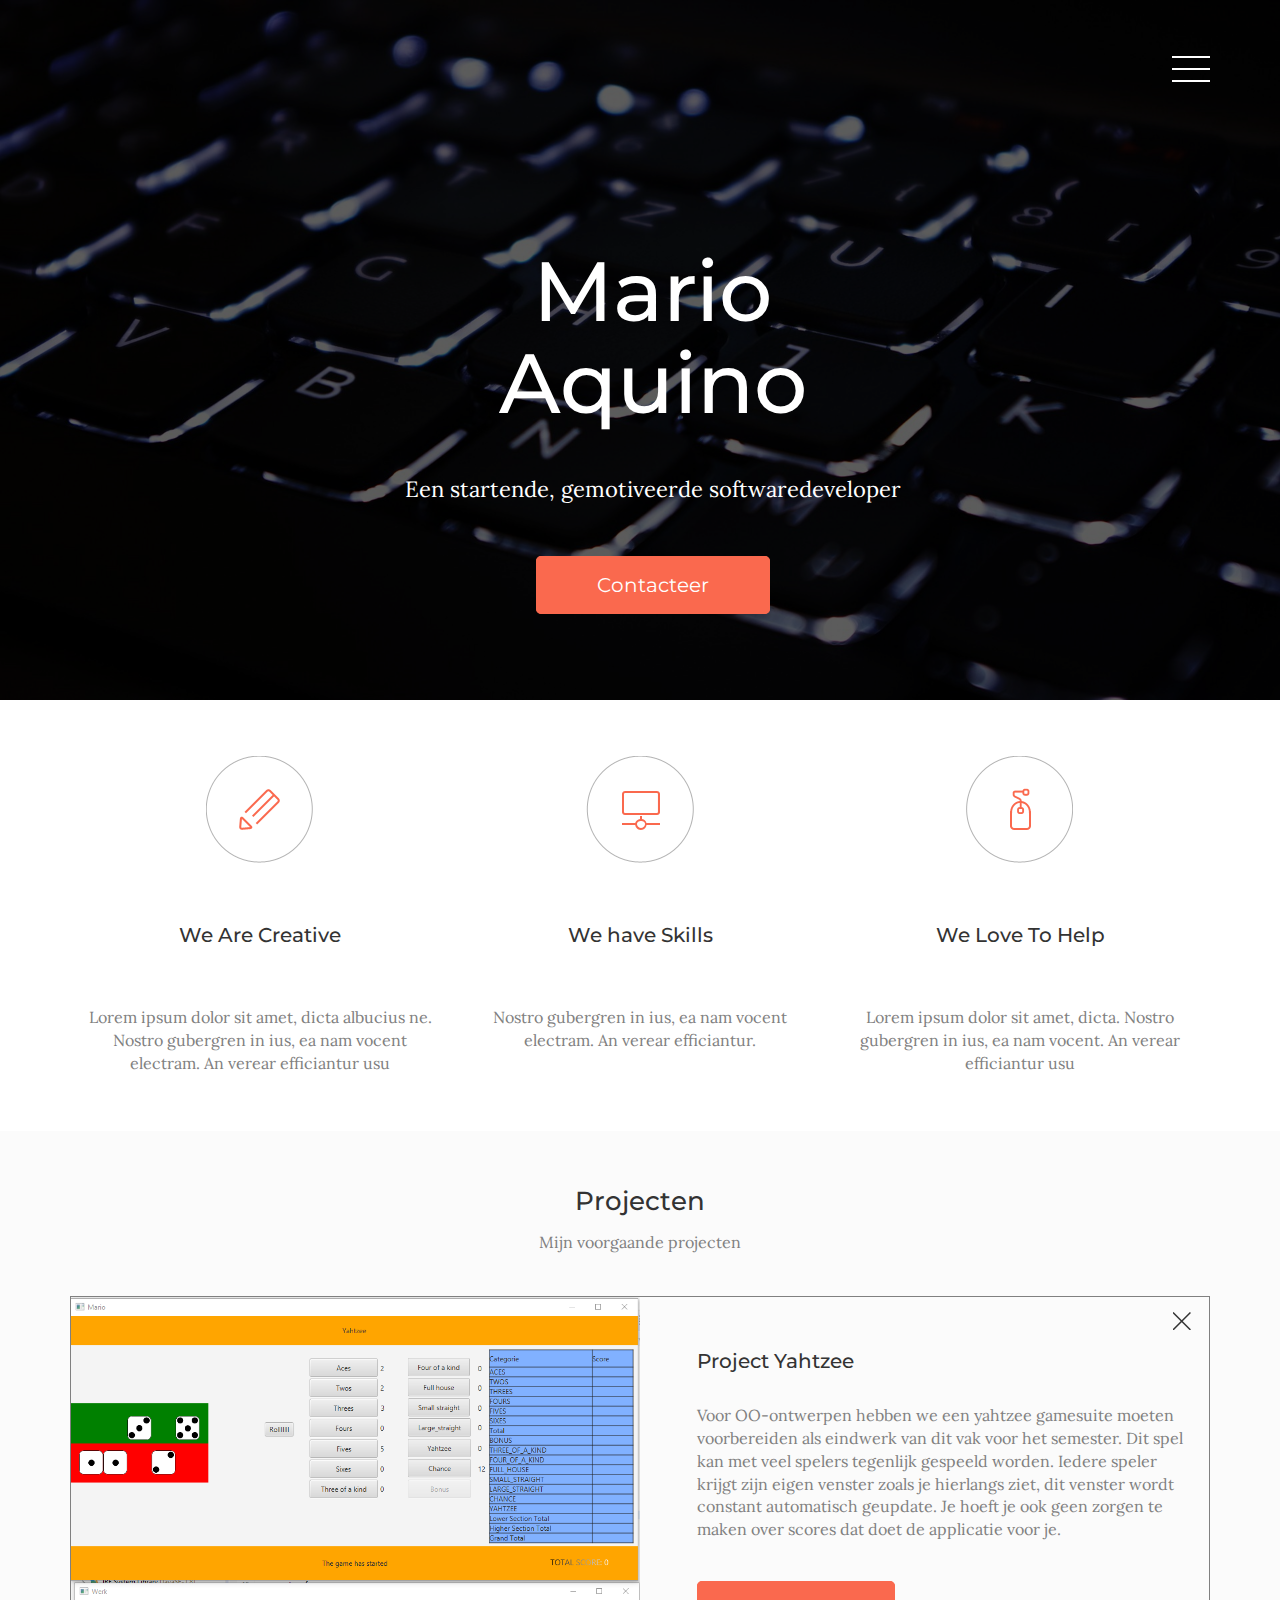
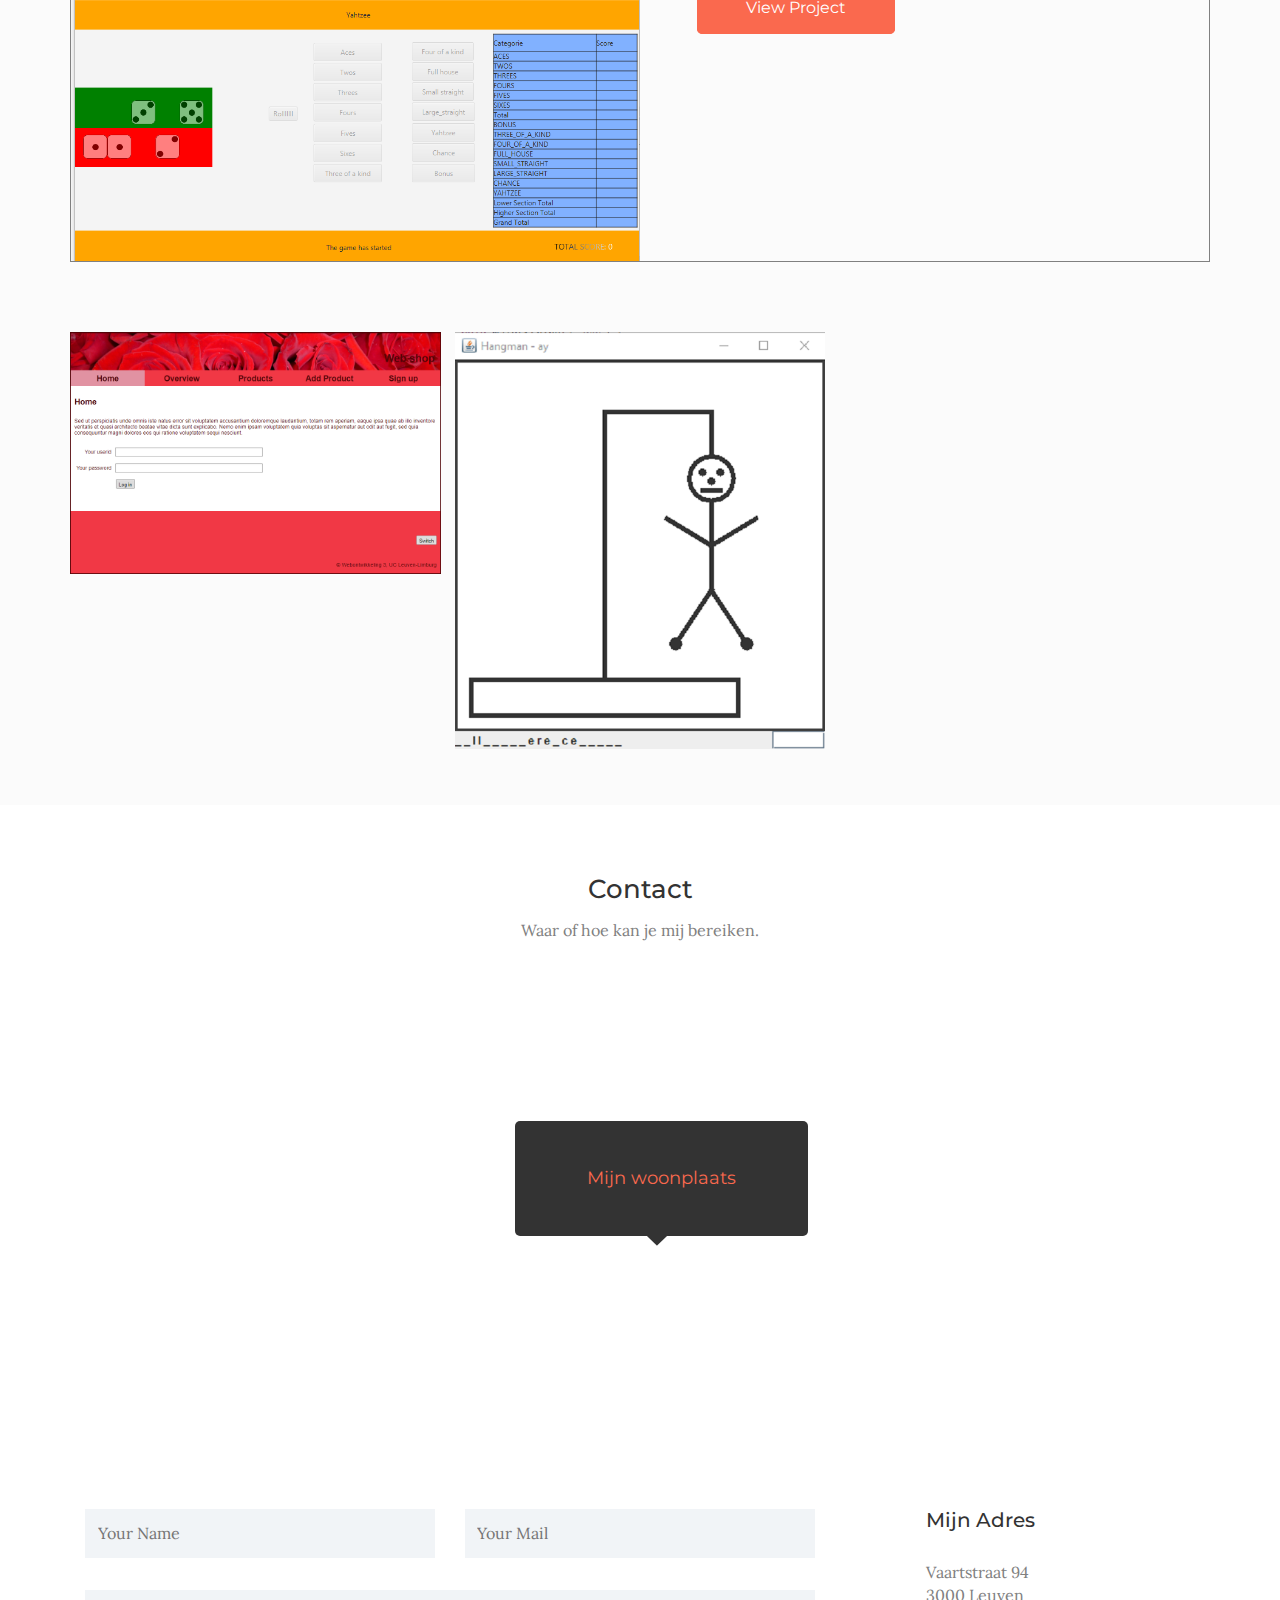
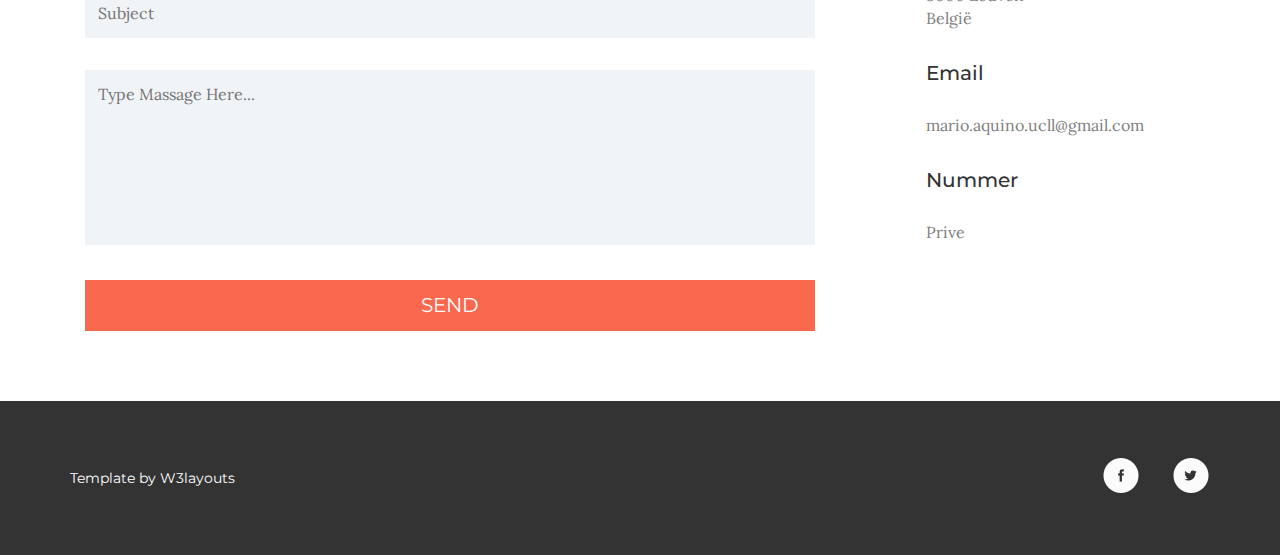
==== target/MePortfolio/index.html @ 4ad0ddd0 "first version" ====
<!--
Author: W3layouts
Author URL: http://w3layouts.com
License: Creative Commons Attribution 3.0 Unported
License URL: http://creativecommons.org/licenses/by/3.0/
-->
<!DOCTYPE html>
<html>
	<head>
		<title>Moderno Bootstarp Website Template | Home :: w3layouts</title>
		<link href="css/style.css" rel="stylesheet" type="text/css" media="all" />
		<link href="css/bootstrap.css" rel="stylesheet" type="text/css" media="all">
		<!-- web-font -->
		<link href='http://fonts.googleapis.com/css?family=Montserrat:400,700' rel='stylesheet' type='text/css'>
		<link href='http://fonts.googleapis.com/css?family=Lora:400,700,400italic,700italic' rel='stylesheet' type='text/css'>
		<!-- web-font -->
		<!-- js -->
		<script src="js/jquery.min.js"></script>
		<script src="js/modernizr.custom.js"></script>
		<meta name="viewport" content="width=device-width, initial-scale=1, maximum-scale=1">
		<script type="application/x-javascript"> addEventListener("load", function() { setTimeout(hideURLbar, 0); }, false); function hideURLbar(){ window.scrollTo(0,1); } </script>
		<!-- js -->
		<!-- start-smoth-scrolling -->
		<script type="text/javascript" src="js/move-top.js"></script>
		<script type="text/javascript" src="js/easing.js"></script>
		<script type="text/javascript">
			jQuery(document).ready(function($) {
				$(".scroll").click(function(event){		
					event.preventDefault();
					$('html,body').animate({scrollTop:$(this.hash).offset().top},1000);
				});
			});
		</script>
		<!-- start-smoth-scrolling -->
	</head>
	<body>
		<!-- header -->
		<div id="home" class="header-bg">
			<div class="header-layer">
				<div class="header-top">
					<!-- container -->
					<div class="container">
						<!--<div class="head-logo">
							<a href="#"><img src="images/logo.png" alt="" /></a>
						</div> -->
						<div class="top-nav">
							<div class="nav-icon">
								<a href="#" class="right_bt" id="activator"><span> </span> </a>
							</div>
							 <div class="box" id="box" style="top: -1000px;">
								 <div class="box_content">        					                         
									<div class="box_content_center">
										<div class="form_content">
											<div class="menu_box_list">
												<ul>
													<li><a href="#home" class="scroll"><span>home</span></a></li>
													<li><a href="#services" class="scroll"><span>services</span></a></li>
													<li><a href="#stories" class="scroll"><span>projecten</span></a></li>
													<li><a href="#gallery" class="scroll"><span>gallery</span></a></li>
													<li><a href="#contact" class="scroll"><span>contact</span></a></li>
												</ul>
											</div>
											<a class="boxclose" id="boxclose"> <span> </span></a>
										</div>                                  
									</div> 	
								</div>  	  
							</div>
							<!-- start-click-drop-down-menu -->
							<!-- start-dropdown -->
							 <script type="text/javascript">
								var $ = jQuery.noConflict();
									$(function() {
										$('#activator').click(function(){
											$('#box').animate({'top':'0px'},900);
										});
										$('#boxclose').click(function(){
										$('#box').animate({'top':'-1000px'},900);
										});
									});
									$(document).ready(function(){
									//Hide (Collapse) the toggle containers on load
									$(".toggle_container").hide(); 
									//Switch the "Open" and "Close" state per click then slide up/down (depending on open/close state)
									$(".trigger").click(function(){
										$(this).toggleClass("active").next().slideToggle("500");
											return false; //Prevent the browser jump to the link anchor
									});
														
								});
							</script>
							<!-- //End-click-drop-down-menu -->
							<!-- top-nav -->
						</div>
						<div class="clearfix"> </div>
						<div class="head-info">
							<h1>Mario Aquino</h1>
							<p> Een startende, gemotiveerde softwaredeveloper
							</p>
							<div class="botton">
								<a href="#">Contacteer</a>
							</div>
						</div>
					</div>
					<!-- //container -->
				</div>
			</div>
		</div>
		<!-- //header -->
		<!-- service -->
		<div id="services" class="service">
			<!-- container -->
			<div class="container">
				<div class="service-grids">
					<div class="col-md-4 service-grid service-left">
						<div class="creative"> </div>
						<h3>We Are Creative</h3>
						<p>Lorem ipsum dolor sit amet, dicta albucius ne.
							Nostro gubergren in ius, ea nam vocent 
							electram. An verear efficiantur usu
						</p>
					</div>
					<div class="col-md-4 service-grid service-middle">
						<div class="skills"> </div>
						<h3>We have Skills</h3>
						<p>Nostro gubergren in ius, ea nam vocent 
							electram. An verear efficiantur.
						</p>
					</div>
					<div class="col-md-4 service-grid service-right">
						<div class="help"> </div>
						<h3>We Love To Help</h3>
						<p>Lorem ipsum dolor sit amet, dicta. Nostro 
							gubergren in ius, ea nam vocent. An verear 
							efficiantur usu
						</p>
					</div>
					<div class="clearfix"> </div>
				</div>
			</div>
			<!-- //container -->
		</div>
		<!-- //service -->
		<!-- stories -->
		<div id="stories" class="stories">
			<!-- container -->
			<div class="container">
				<div class="stories-info">
					<h2>Projecten</h2>
					<p>Mijn voorgaande projecten</p>
				</div>
				<div class="stories-grids">
					<div class="stories-grid-left">
						<img src="images/5.png" alt="" />
					</div>
					<div class="stories-grid-right">
						<div class="cross"> </div>
						<h3>Project Yahtzee</h3>
						<p>Voor OO-ontwerpen hebben we een yahtzee gamesuite moeten voorbereiden als eindwerk van dit vak voor het semester. Dit spel kan met veel spelers tegenlijk gespeeld worden.
							Iedere speler krijgt zijn eigen venster zoals je hierlangs ziet, dit venster wordt constant automatisch geupdate. Je hoeft je ook geen zorgen te maken over scores
							dat doet de applicatie voor je.
						</p>
						<div class="botton Project">
							<a href="https://github.com/ucll-ooo-2017/ooo-part-2-ooo_class56_team06.git">View Project</a>
						</div>
					</div>
					<div class="clearfix"> </div>
				</div>
				<!-- photography -->
				<div id="gallery" class="photography">
						<div class="photography-images">	
							<a href="#small-dialog" class="b-link-stripe b-animate-go  thickbox play-icon popup-with-zoom-anim">
								<img src="images/2.png" />
								<div class="caption">
									<span> </span>
								</div>
							</a>
						</div>
						<div class="photography-images middle">
							<a href="#small-dialog2" class="b-link-stripe b-animate-go  thickbox play-icon popup-with-zoom-anim">
								<img src="images/3.png" />
								<div class="caption">
									<span> </span>
								</div>
							</a>
						</div>
						<!-- <div class="photography-images">
							<a href="#small-dialog" class="b-link-stripe b-animate-go  thickbox play-icon popup-with-zoom-anim">
								<img src="images/4.jpg" />
								<div class="caption">
									<span> </span>
								</div>
							</a>
						</div>
						<div class="photography-images">
							<a href="#small-dialog" class="b-link-stripe b-animate-go  thickbox play-icon popup-with-zoom-anim">
								<img src="images/7.jpg" />
								<div class="caption">
									<span> </span>
								</div>
							</a>
						</div>
						<div class="photography-images middle">
							<a href="#small-dialog" class="b-link-stripe b-animate-go  thickbox play-icon popup-with-zoom-anim">
								<img src="images/8.jpg" />
								<div class="caption">
									<span> </span>
								</div>
							</a>
						</div>
						<div class="photography-images">
							<a href="#small-dialog" class="b-link-stripe b-animate-go  thickbox play-icon popup-with-zoom-anim">
								<img src="images/9.jpg" />
								<div class="caption">
									<span> </span>
								</div>
							</a>
						</div>
						<div class="clearfix"> </div> -->
						
					<!---- Script for gallery Here --->
					<script type="text/javascript" src="js/jquery.mixitup.min.js"></script>
						<script type="text/javascript">
						$(function () {
							
							var filterList = {
							
								init: function () {
								
									// MixItUp plugin
									// http://mixitup.io
									$('#portfoliolist').mixitup({
										targetSelector: '.portfolio',
										filterSelector: '.filter',
										effects: ['fade'],
										easing: 'snap',
										// call the hover effect
										onMixEnd: filterList.hoverEffect()
									});				
								
								},
								
								hoverEffect: function () {
								
									// Simple parallax effect
									$('#portfoliolist .portfolio').hover(
										function () {
											$(this).find('.label').stop().animate({bottom: 0}, 200, 'easeOutQuad');
											$(this).find('img').stop().animate({top: -30}, 500, 'easeOutQuad');				
										},
										function () {
											$(this).find('.label').stop().animate({bottom: -40}, 200, 'easeInQuad');
											$(this).find('img').stop().animate({top: 0}, 300, 'easeOutQuad');								
										}		
									);				
								
								}
					
							};
							
							// Run the show!
							filterList.init();
							
							
						});	
						</script>
						<!--- Gallery Script Ends --->
						<!-- pop-up-box -->
						<script type="text/javascript" src="js/modernizr.custom.min.js"></script>    
						<link href="css/popuo-box.css" rel="stylesheet" type="text/css" media="all" />
						<script src="js/jquery.magnific-popup.js" type="text/javascript"></script>
						<!-- //pop-up-box -->
						<div id="small-dialog" class="mfp-hide">
							<div class="image-top">
								<img src="images/2.png" alt="" />
								<p>Een dynamisch webproject wat we voor web3 hebben moeten maken. Dit is zonder gebruik van frameworks, de frontcontroller en de handlers zijn allemaal manueel geschreven. Er is een login systeem, eens ingelogd kan je producten aan je winkelkar toevoegen en betalen. Een kleine webshop. </p>
								<p><a href="https://github.com/MarioAquino-r0635688/Web3Final.git" target="_blank">Klik hier om naar het project te gaan</a> </p>
							</div>
						</div>
					<div id="small-dialog2" class="mfp-hide">
						<div class="image-top">
							<img src="images/3.png" alt="" />
							<p>Het klassieke spel galgje, geschreven in java. </p>
							<p><a href="https://github.com/MerlijnVanherck/GameSuiteHangman.git" target="_blank">Klik hier om naar het project te gaan</a></p>
						</div>
					</div>
						<script>
						$(document).ready(function() {
						$('.popup-with-zoom-anim').magnificPopup({
							type: 'inline',
							fixedContentPos: false,
							fixedBgPos: true,
							overflowY: 'auto',
							closeBtnInside: true,
							preloader: false,
							midClick: true,
							removalDelay: 300,
							mainClass: 'my-mfp-zoom-in'
						});
																						
						});
				</script>	
				<!-- Work Ends Here -->
				</div>
				<!-- //photography -->
			</div>
			<!-- //container -->
		</div>
		<!-- //stories -->
		<!-- contact -->
		<div id="contact" class="contact">
			<!-- container -->
			<div class="container">
				<div class="contact-info">
					<h2>Contact</h2>
					<p>Waar of hoe kan je mij bereiken.</p>
				</div>
				<div class="map">
					<iframe src="https://www.google.com/maps/embed?pb=!1m18!1m12!1m3!1d2517.049787250501!2d4.698968016121523!3d50.88578887953785!2m3!1f0!2f0!3f0!3m2!1i1024!2i768!4f13.1!3m3!1m2!1s0x47c160dad98795c7%3A0x77e6a8c783778c7b!2sVaartstraat+94%2C+3000+Leuven!5e0!3m2!1snl!2sbe!4v1519381094828" width="600" height="450" frameborder="0" style="border:0" allowfullscreen></iframe>
					<div class="location">
						<div class="find">
							<p>Mijn woonplaats</p>
							<div class="arrow"> </div>
						</div>
					</div>
				</div>
				<div class="contact-bottom">
					<div class="col-md-8 bottom-left">
						<form>
							<input type="text" placeholder="Your Name" required="">
							<input type="text" class="mail" placeholder="Your Mail" required="">
							<input type="text" class="subject" placeholder="Subject" required="">
							<textarea placeholder="Type Massage Here..." required=""></textarea>
							<input type="submit" value="SEND">
						</form>
					</div>
					<div class="col-md-4">
						<div class="bottom-right">
							<h3>Mijn Adres</h3>
							<p>Vaartstraat 94
								<span>3000 Leuven</span>
								België
							</p>
							<h3>Email</h3>
							<p><a href="mailto:mario.aquino.ucll@gmail.com">mario.aquino.ucll@gmail.com</a></p>
							<h3>Nummer</h3>
							<p>Prive</p>
						</div>
					</div>
					<div class="clearfix"> </div>
				</div>
			</div>
			<!-- //container -->
		</div>
		<!-- //contact -->
		<!-- footer -->
		<div class="footer">
			<!-- container -->
			<div class="container">
				<div class="footer-left">
					<p>Template by <a href="http://w3layouts.com/">W3layouts</a></p>
				</div>
				<div class="footer-right">
					<ul>
						<li><a href="#" class="facebook"> </a></li>
						<li><a href="#" class="twitter"> </a></li>
					</ul>
				</div>
				<div class="clearfix"> </div>
			</div>
		<!-- //container -->
		</div>
		<!-- //footer -->
		<script type="text/javascript">
									$(document).ready(function() {
										/*
										var defaults = {
								  			containerID: 'toTop', // fading element id
											containerHoverID: 'toTopHover', // fading element hover id
											scrollSpeed: 1200,
											easingType: 'linear' 
								 		};
										*/
										
										$().UItoTop({ easingType: 'easeOutQuart' });
										
									});
								</script>
									<a href="#" id="toTop" style="display: block;"> <span id="toTopHover" style="opacity: 1;"> </span></a>
	<!-- content-Get-in-touch -->
	</body>
</html>
---- target/MePortfolio/css/style.css ----
/*--
Author: W3layouts
Author URL: http://w3layouts.com
License: Creative Commons Attribution 3.0 Unported
License URL: http://creativecommons.org/licenses/by/3.0/
--*/
/*-- header --*/
html,body {
	font-family: 'Lora', serif;
	background:#FFF;
	font-size:100%;
}
/*-- header --*/
.header-bg{
	background: url(../images/1.jpg) no-repeat 0px 0px;
	background-size: cover;
	min-height: 700px;
	position:relative;
}
.header-layer{
	background: rgba(0, 0, 0, 0.64);
	min-height: 700px;
}
.header-top {
	padding-top: 2em;
}
.head-logo{
	float:left;
}
.top-nav{
	float:right;
}
.right_bt span {
	width: 38px;
	height: 26px;
	text-align: right;
	display: inline-block;
	background: url(../images/menu.png) no-repeat 0px 0px;
}
.divice12{
	display:none;
}
.box{
	position:absolute;
	top:-1200px;
	width:100%;
	color:#7F7F7F;
	margin:auto;
	padding:0px;
	z-index:999999;
	text-align:center;
	left:0px;
 }
.box_content_center{
	background: rgba(250, 105, 78, 0.89);
	min-height: 700px;
}
.nav-icon {
	padding-top: 2em;
}
a.boxclose{
	cursor: pointer;
	text-align: center;
	display: block;
	position: absolute;
	top: 2.5em;
	right: 14.5em;
 }
.menu_box_list{
	display: inline-block;
	padding: 12.4em 0;
}
.menu_box_list ul {
	margin: 0;
	padding: 0;
}
.menu_box_list ul li {
	display:block;
	margin: 2em 0;
}
.menu_box_list li a{
	color: #FFF;
	font-size: 26px;
	font-family: 'Montserrat', sans-serif;
	display: block;
	text-decoration:none;
	text-transform: uppercase;
	-webkit-transition: all 0.5s ease-in-out;
	-moz-transition: all 0.5s ease-in-out;
	-o-transition: all 0.5s ease-in-out;
	transition: all 0.5s ease-in-out;
	letter-spacing: 0.1em;
}
.menu_box_list li a:hover{
	color:#000;
	text-decoration: none;
}
.menu_box_list li a > i > img{
	vertical-align:middle;
	padding-right:10px;
}
placeholder{
	color:#222;
}
.boxclose span{
	width:58px;
	height:73px;
	display:inline-block;
	background: url(../images/into.png) no-repeat -0px -46px;
}
.boxclose span:hover{
	background: url(../images/into.png) no-repeat -0px 14px;
}
ul.button {
	padding: 2em;
	width: 100%;
	margin: 0 auto;
}
ul.button li{
	margin-left: 8px;
	list-style: none;
	display: inline-block;
}
ul.button li a{
	color: #666;
	padding: 0.8em 2em;
	border: 2px solid #fff;
	text-decoration: none;
	font-weight:600;
	font-size: 1.3em;
}
.active,
ul.button li a:hover{
	background:#fff;
	color:#666;
}
.head-info {
	position: absolute;
	top: 35%;
	left: 30%;
	width: 42%;
	text-align: center;
}
.head-info h1{
	color:#FFF;
	font-size: 84px;
	font-family: 'Montserrat', sans-serif;
	margin: 0;
}
.head-info p{
	color: #FFF;
	font-size: 22px;
	margin: 2em 0 3em 0;
}
.botton a{
	padding: .8em 3em;
	font-size: 20px;
	font-family: 'Montserrat', sans-serif;
	background: #FA694E;
	color: #FFF;
	border:solid 1px #FA694E;
	border-radius: 5px;
	-webkit-border-radius: 5px;
	-moz-border-radius: 5px;
	-o-border-radius: 5px;
	-ms-border-radius:5px;
}
.botton a:hover{
	color:#FA694E;
	background:none;
	text-decoration:none;
	border:solid 1px #FFF;
	transition:.5s all;
	-webkit-transition:.5s all;
	-ms-transition:.5s all;
	-moz-transition:.5s all;
	-o-transition:.5s all;
}
/*-- service --*/
.service{
	background:#FFF;
	padding: 4em 0;
}
.service-grid{
	text-align:center;
}
.service-grid h3{
	color: #333333;
	font-family: 'Montserrat', sans-serif;
	font-size: 20px;
	margin: 3em 0;
}
.service-grid p{
	font-size:16px;
	margin:0;
	color:#808080;
}
.creative{
	background:url(../images/icons.png) no-repeat 0px 0px;
	width:108px;
	height:108px;
	margin:0 auto;
}
.skills{
	background: url(../images/icons.png) no-repeat -109px 0px;
	width:108px;
	height:108px;
	margin:0 auto;
}
.help{
	background: url(../images/icons.png) no-repeat -219px 0px;
	width:108px;
	height:108px;
	margin:0 auto;
}
.service-left:hover div.creative{
	background: url(../images/icons.png) no-repeat 0px -115px;
}
.service-middle:hover div.skills{
	background: url(../images/icons.png) no-repeat -109px -115px;
}
.service-right:hover div.help{
	background: url(../images/icons.png) no-repeat -219px -115px;
}
/*-- stories --*/
.stories{
	background:#FBFBFB;
	padding:4em 0;
}
.stories-info{
	text-align: center;
	margin-bottom: 3em;
}
.stories-info h2{
	color: #333333;
	font-family: 'Montserrat', sans-serif;
	font-size: 26px;
	margin: 0;
}
.stories-info p{
	color: #808080;
	margin: 1em 0 0 0;
	font-size: 16px
}
.stories-grids{
	border:solid 1px #808080;
}
.stories-grid-left img {
    width: 100%;
}
.stories-grid-left{
	width:50%;
	float:left;
}
.stories-grid-right{
	width: 45%;
    float: right;
    padding: 1em 1em 1em 0;
}
.cross{
	background: url(../images/icons.png) no-repeat 0px -238px;
	width: 19px;
	height: 19px;
	margin: 0 0 0 34em;
	cursor: pointer;
}
.stories-grid-right h3{
	color: #333333;
	font-family: 'Montserrat', sans-serif;
	font-size: 20px;
	margin: 1em 0 0 0;
}
.stories-grid-right p{
	color: #808080;
	margin: 2em 0;
	font-size: 16px
}
.Project {
	margin: 4em 0 2.5em 0;
}
.Project a{
	font-size: 16px;
	padding: 1em 3em;
}
.Project a:hover{
	border:solid 1px #808080;
}
/*-- photography --*/
.photography {
	margin-top: 5em;
}
.photography-images{
	float: left;
	width: 32.5%;
	position: relative;
	margin-bottom: 1em;
}
.middle{
	margin:0 1em;
}
.photography-images img{
	width:100%;
}
.caption {
	display: none;
	top: 0;
	width: 100%;
	position: absolute;
	background: rgba(5, 5, 5, 0.68);
	height: 100%;
	text-align: center;
}
.caption span {
	background: url(../images/icons.png) no-repeat -30px -231px;
	width: 51px;
	height: 50px;
	display: block;
	text-align: center;
	position: absolute;
	top: 43%;
	right: 46%;
}
.photography-images:hover div.caption {
	display: block;
	transition: all 0.3s ease;
	-webkit-transition: all 0.3s ease;
	-moz-transition: all 0.3s ease;
	-o-transition: all 0.3s ease;
}
/*-- contact --*/
.contact{
	padding: 5em 0;
}
.contact-info{
	text-align:center;
	margin-bottom: 3em;
}
.contact-info h2{
	color: #333333;
	font-family: 'Montserrat', sans-serif;
	font-size: 26px;
	margin: 0;
}
.contact-info p{
	color: #808080;
	margin: 1em 0 0 0;
	font-size: 16px
}
.map{
	position:relative;
}
.map iframe
{
	width: 100%;
	min-height: 300px;
	border: none;
}
.location{
	position: absolute;
	top: 30%;
	left: 39%;
}
.find{
	background: #333333;
	position:relative;
	border-radius:5px;
	-webkit-border-radius: 5px;
	-moz-border-radius: 5px;
	-o-border-radius: 5px;
	-ms-border-radius: 5px;
}
.find p{
	font-size: 18px;
	font-family: 'Montserrat', sans-serif;
	margin:0;
	color:#FA694E;
	padding: 2.5em 4em;
}
.arrow{
	background: url(../images/icons.png) no-repeat -87px -232px;
	width: 27px;
	height: 12px;
	position: absolute;
	left: 44%;
	top: 98%;
}
.contact-bottom {
	margin-top: 5em;
}
form input[type="text"] {
	width: 48%;
	color: #898888;
	outline: none;
	font-size:16px;
	padding: .8em;
	background:#F1F4F7;
	border: none;
	-webkit-appearance: none;
}
form input.mail[type="text"] {
	float:right;
}
form input.subject[type="text"] {
	width: 100%;
	margin: 2em 0;
}
form textarea {
	resize: none;
	width: 100%;
	color: #898888;
	background:#F1F4F7;
	font-size:16px;
	outline: none;
	padding: .8em;
	border: none;
	min-height: 175px;
	-webkit-appearance: none;
}
form input[type="submit"]{
	border: none;
	outline: none;
	padding: .5em 0;
	font-family: 'Montserrat', sans-serif;
	color: #FFF;
	background: #FA694E;
	border:solid 1px #FA694E;
	font-size: 20px;
	margin: 1.5em 0 0 0;
	width: 100%;
	-webkit-appearance: none;
}
form input[type="submit"]:hover{
	border: solid 1px #808080;
	color:#FA694E;
	background:none;
	transition:.5s all;
	-webkit-transition:.5s all;
	-ms-transition:.5s all;
	-moz-transition:.5s all;
	-o-transition:.5s all;
}
.bottom-right{
	width: 54%;
	margin: 0 auto;
}
.bottom-right h3{
	color: #333333;
	font-family: 'Montserrat', sans-serif;
	font-size: 20px;
	margin: 0 0 1.5em 0;
}
.bottom-right p{
	color: #808080;
	margin: 0 0 2em 0;
	font-size: 16px
}
.bottom-right p a{
	color: #808080;
	margin: 0 0 2em 0;
	font-size: 16px
}
.bottom-right p span{
	display:block;
}
/*-- footer --*/
.footer{
	background:#333333;
	padding: 4em 0;
}
.footer-left{
	float:left;
}
.footer-left p{
	font-size:14px;
	font-family: 'Montserrat', sans-serif;
	color:#FFF;
	margin: .8em 0 0 0;
}
.footer-left p a{
	color:#FFF;
	text-decoration:none;
}
.footer-left p a:hover{
	color:#FA694E;
	transition:.5s all;
	-webkit-transition:.5s all;
	-ms-transition:.5s all;
	-moz-transition:.5s all;
	-o-transition:.5s all;
}
.footer-right{
	float:right;
}
.footer-right ul{
	padding:0;
	margin:0;
}
.footer-right ul li{
	display:inline-block;
}
.footer-right ul li a.facebook{
	background: url(../images/icons.png) no-repeat -129px -229px;
	width: 38px;
	height: 37px;
	display: block;
	margin-right: 2em;
}
.footer-right ul li a.twitter{
	background: url(../images/icons.png) no-repeat -173px -229px;
	width: 38px;
	height: 37px;
	display: block;
}
.footer-right ul li a.facebook:hover{
	background: url(../images/icons.png) no-repeat -129px -272px;
}
.footer-right ul li a.twitter:hover{
	background: url(../images/icons.png) no-repeat -173px -272px;
}
/*-- to-top --*/
#toTop {
	display: none;
	text-decoration: none;
	position: fixed;
	bottom: 14px;
	right: 2%;
	overflow: hidden;
	z-index: 999; 
	width: 24px;
	height: 24px;
	border: none;
	text-indent: 100%;
	background: url("../images/up-arrow.png") no-repeat 0px 0px;
}
#toTopHover {
	width: 40px;
	height: 40px;
	display: block;
	overflow: hidden;
	float: right;
	opacity: 0;
	-moz-opacity: 0;
	filter: alpha(opacity=0);
}
/*-- responsive-design --*/
@media (max-width:1440px){
	a.boxclose {
		top: 2.5em;
		right: 8.5em;
	}
}
@media (max-width:1366px){
 a.boxclose {
        right: 6.7%;
    }
}
@media (max-width:1280px){
    a.boxclose {
        right: 3.7%;
    }
}
@media (max-width:1024px){
	a.boxclose {
		right: 0.7%;
	}
	.head-info h1 {
		font-size: 74px;
	}
	.cross {
		margin: 0 0 0 28em;
	}
	.stories-grid-right p {
		margin: 1em 0;
	}
	.Project {
		margin: 2em 0 1.5em 0;
	}
	.stories-grid-right p {
		overflow: hidden;
		height: 90px;
	}
	.photography-images {
		width: 32.3%;
	}
}
@media (max-width:768px){
	.head-info h1 {
		font-size: 58px;
	}
	.head-info {
		top: 31%;
		left: 17%;
		width: 63%;
	}
	.head-info p {
		margin: 1.5em 0 2em 0;
	}
	.header-layer {
		min-height: 575px;
	}
	.header-bg {
		min-height: 575px;
	}
	.menu_box_list {
		padding: 7.4em 0;
	}
	.box_content_center {
		min-height: 575px;
	}
	.service {
		padding: 2em 0;
	}
	.service-grid {
		width: 66%;
		margin: 0 auto;
	}
	.service-grid h3 {
		margin: 2em 0;
	}
	.service-grid p {
		margin: 0 0 1em 0;
	}
	.stories {
		padding: 2em 0;
	}
	.stories-grid-left {
		width: 100%;
		float: none;
	}
	.stories-grid-right {
		width: 100%;
		float: none;
		padding: 1em;
	}
	.cross {
		margin-left: 47em;
	}
	.stories-grid-right h3 {
		margin: 0em 0 0 0;
	}
	.stories-grid-right p {
		height: 47px;
	}
	.photography {
		margin-top: 2em;
	}
	.middle {
		margin: 0;
	}
	.photography-images {
		width: 46%;
		margin: 1em;
	}
	.contact {
		padding: 2em 0;
	}
	.location {
		left: 31%;
	}
	.bottom-right {
		width: 100%;
		margin: 2em 0 0 0;
	}
	.bottom-right h3 {
		margin: 0 0 0.5em 0;
	}
	.bottom-right p {
		margin: 0 0 1em 0;
	}
	.footer {
		padding: 2em 0;
	}
}
@media (max-width:640px){
	.cross {
		margin: 0 0 0 38em;
	}
	.Project a {
		padding: .5em 2em;
	}
	.photography-images {
		width: 45%;
	}
}
@media (max-width:480px){
	.head-info h1 {
		font-size: 43px;
	}
	.head-info {
		top: 31%;
		left: 11%;
		width: 75%;
	}
	.botton a {
		padding: .8em 2em;
		font-size: 16px;
	}
	.header-layer {
		min-height: 440px;
	}
	.header-bg {
		min-height: 440px;
	}
	.service-grid h3 {
		margin: 1em 0;
	}
	.menu_box_list li a {
		font-size: 22px;
	}
	.menu_box_list {
		padding: 3.4em 0;
	}
	.box_content_center {
		min-height: 440px;
	}
	.cross {
		margin: 0 0 0 27em;
	}
	a.boxclose {
		right: 1.7%;
	}
	.photography-images {
		width: 43%;
	}
	.caption span {
		top: 38%;
		right: 34%;
	}
	.location {
		left: 20%;
	}
	form input[type="text"] {
		width: 100%;
		margin-bottom: 1em;
	}
	form input.subject[type="text"] {
		margin: 0 0 1em 0;
	}
	form textarea {
		min-height: 130px;
	}
}
@media (max-width:320px){
	.head-logo a img {
		width: 75%;
	}
	.header-top {
		padding-top: 1em;
	}
	.nav-icon {
		padding-top: 1em;
	}
	.head-info {
		width: 82%;
	}
	.head-info h1 {
		font-size: 30px;
	}
	.head-info p {
		font-size: 18px;
		margin: 1em 0 1em 0;
	}
	.botton a {
		padding: .5em 1em;
	}
	.header-layer {
		min-height: 330px;
	}
	.header-bg {
		min-height: 330px;
	}
	a.boxclose {
		top: 1%;
	}
	.service {
		padding: 1em 0;
	}
	.service-grid {
		width: 100%;
	}
	.service-grid h3 {
		margin: 1em 0 0.5em 0;
	}
	.service-grid p {
		overflow: hidden;
		height: 47px;
	}
	.menu_box_list li a {
		font-size: 16px;
	}
	.menu_box_list ul li {
		margin: 1.5em 0;
	}
	.menu_box_list {
		padding: 3.4em 0 0 0;
	}
	.box_content_center {
		min-height: 330px;
	}
	.stories-info {
		margin-bottom: 1em;
	}
	.stories-info h2 {
		font-size: 24px;
	}
	.cross {
		margin: 0 0 0 16em;
	}
	.stories-grid-right p {
		margin: 0.5em 0;
	}	
	.Project {
		margin: 1em 0 .5em 0;
	}
	.contact-info h2 {
		font-size: 24px;
	}
	.photography-images {
		width: 44.8%;
		margin: .5em;
	}	
	.contact {
		padding: 1em 0;
	}
	.contact-bottom {
		margin-top: 1em;
	}
	.contact-info {
		margin-bottom: 1em;
	}
	.map iframe {	
		min-height: 150px;
	}
	.caption span {
		top: 29%;
		right: 30%;
	}
	.location {
		top: 28%;
	}
	.find p {
		padding: 0.5em 1em;
	}
	form input[type="text"] {
		font-size: 14px;
	}
	form textarea {
		font-size: 14px;
	}
	form textarea {
		min-height: 100px;
	}
	form input[type="submit"] {
		font-size: 16px;
		margin: 0.5em 0 0 0;
	}
	.bottom-right h3 {
		font-size: 18px;
	}
	.bottom-right p {
		font-size: 14px;
	}
	.footer-left {
		float: none;
		text-align: center;
	}
	.footer-right {
		float: none;
		text-align: center;
		margin: .5em 0 0 0;
	}
	.footer {
		padding: 1em 0;
	}
}
---- target/MePortfolio/css/popuo-box.css ----
/* Styles for dialog window */
#small-dialog,#small-dialog1,#small-dialog2,#small-dialog3,#small-dialog4,#small-dialog5 ,#small-dialog6,#small-dialog7,#small-dialog8,#small-dialog9{
	background: white;
	padding:12px;
	text-align: left;
	max-width: 600px;
	margin: 20px auto;
	position: relative;
	text-align:center;
}
/* Fade-zoom animation for first dialog
 */

/* start state */
.my-mfp-zoom-in #small-dialog {
opacity: 0;
-webkit-transition: all 0.2s ease-in-out;
-moz-transition: all 0.2s ease-in-out;
-o-transition: all 0.2s ease-in-out;
transition: all 0.2s ease-in-out;
-webkit-transform: scale(0.8);
-moz-transform: scale(0.8);
-ms-transform: scale(0.8);
-o-transform: scale(0.8);
transform: scale(0.8);
}
/* animate in */
.my-mfp-zoom-in.mfp-ready #small-dialog {
opacity: 1;
-webkit-transform: scale(1);
-moz-transform: scale(1);
-ms-transform: scale(1);
-o-transform: scale(1);
transform: scale(1);
}
/* animate out */
.my-mfp-zoom-in.mfp-removing #small-dialog {
-webkit-transform: scale(0.8);
-moz-transform: scale(0.8);
-ms-transform: scale(0.8);
-o-transform: scale(0.8);
transform: scale(0.8);
opacity: 0;
}
/* Dark overlay, start state */
.my-mfp-zoom-in.mfp-bg {
opacity: 0;
-webkit-transition: opacity 0.3s ease-out;
-moz-transition: opacity 0.3s ease-out;
-o-transition: opacity 0.3s ease-out;
transition: opacity 0.3s ease-out;
}
/* animate in */
.my-mfp-zoom-in.mfp-ready.mfp-bg {
opacity: 0.8;
}
/* animate out */
.my-mfp-zoom-in.mfp-removing.mfp-bg {
opacity: 0;
}
/**
/* Magnific Popup CSS */
.mfp-bg {
  top: 0;
  left: 0;
  width: 100%;
  height: 100%;
  z-index: 1042;
  overflow: hidden;
  position: fixed;
  background: #0b0b0b;
  opacity: 0.8;
  filter: alpha(opacity=80); }

.mfp-wrap {
  top: 0;
  left: 0;
  width: 100%;
  height: 100%;
  z-index: 1043;
  position: fixed;
  outline: none !important;
  -webkit-backface-visibility: hidden; }

.mfp-container {
  text-align: center;
  position: absolute;
  width: 100%;
  height: 100%;
  left: 0;
  top: 0;
  padding: 0 8px;
  -webkit-box-sizing: border-box;
  -moz-box-sizing: border-box;
  box-sizing: border-box; }

.mfp-container:before {
  content: '';
  display: inline-block;
  height: 100%;
  vertical-align: middle; }

.mfp-align-top .mfp-container:before {
  display: none; }

.mfp-content {
  position: relative;
  display: inline-block;
  vertical-align: middle;
  margin: 0 auto;
  text-align: left;
  z-index: 1045; }

.mfp-inline-holder .mfp-content,
.mfp-ajax-holder .mfp-content {
  width: 100%;
  cursor: auto; }

.mfp-ajax-cur {
  cursor: progress; }

.mfp-zoom-out-cur,
.mfp-zoom-out-cur .mfp-image-holder .mfp-close {
  cursor: -moz-zoom-out;
  cursor: -webkit-zoom-out;
  cursor: zoom-out; }
.mfp-zoom {
  cursor: pointer;
  cursor: -webkit-zoom-in;
  cursor: -moz-zoom-in;
  cursor: zoom-in; }

.mfp-auto-cursor .mfp-content {
  cursor: auto; }

.mfp-close,
.mfp-arrow,
.mfp-preloader,
.mfp-counter {
  -webkit-user-select: none;
  -moz-user-select: none;
  user-select: none; }

.mfp-loading.mfp-figure {
  display: none; }

.mfp-hide {
  display: none !important; }
.mfp-content iframe{
	width:100%;
	min-height:500px;
}
.mfp-preloader {
  color: #cccccc;
  position: absolute;
  top: 50%;
  width: auto;
  text-align: center;
  margin-top: -0.8em;
  left: 8px;
  right: 8px;
  z-index: 1044; }

.mfp-preloader a {
  color: #cccccc; }

.mfp-preloader a:hover {
  color: white; }

.mfp-s-ready .mfp-preloader {
  display: none; }

.mfp-s-error .mfp-content {
  display: none; }

button.mfp-close,
button.mfp-arrow {
  overflow: visible;
  cursor: pointer;
  border: 0;
   background:#FFF;
  -webkit-appearance: none;
  display: block;
  padding: 0;
  z-index: 1046; }
button::-moz-focus-inner {
  padding: 0;
  border: 0; }

.mfp-close {
  width: 44px;
  height: 44px;
  line-height: 44px;
  position: absolute;
 right: 0px;
	top: -43px;
  text-decoration: none;
  text-align: center;
  padding: 0 0 18px 10px;
  color: white;
  font-style: normal;
  font-size: 28px;
  outline:none;
  font-family: 'Open Sans', sans-serif;		
 }
  .mfp-close:hover, .mfp-close:focus {
    opacity: 1; }

.mfp-close-btn-in .mfp-close {
  color: #333333; }

.mfp-image-holder .mfp-close,
.mfp-iframe-holder .mfp-close {
  color: white;
  right: -6px;
  text-align: right;
  padding-right: 6px;
  width: 100%; 
}
.image-top img{
	width:100%;
}
.image-top p{
	text-align: justify;
	padding:2% 0;
}
@media screen and (max-width:800px){
	#small-dialog,#small-dialog1,#small-dialog2,#small-dialog3,#small-dialog4,#small-dialog5 ,#small-dialog6,#small-dialog7,#small-dialog8,#small-dialog9{
		max-width: 450px;
	}
	}
@media screen and (max-width:768px){
	#small-dialog,#small-dialog1,#small-dialog2,#small-dialog3,#small-dialog4,#small-dialog5 ,#small-dialog6,#small-dialog7,#small-dialog8,#small-dialog9{
		max-width: 400px;
	}
	.image-top p {
		height: 8em;
		overflow: hidden;
	}
	}
@media screen and (max-width:640px){
	#small-dialog,#small-dialog1,#small-dialog2,#small-dialog3,#small-dialog4,#small-dialog5 ,#small-dialog6,#small-dialog7,#small-dialog8,#small-dialog9{
		max-width: 350px;
	}
	.image-top p {
		height: 6em;
		overflow: hidden;
	}
	}
@media screen and (max-width:320px){
	#small-dialog,#small-dialog1,#small-dialog2,#small-dialog3,#small-dialog4,#small-dialog5 ,#small-dialog6,#small-dialog7,#small-dialog8,#small-dialog9{
		max-width: 260px;
	}
	}
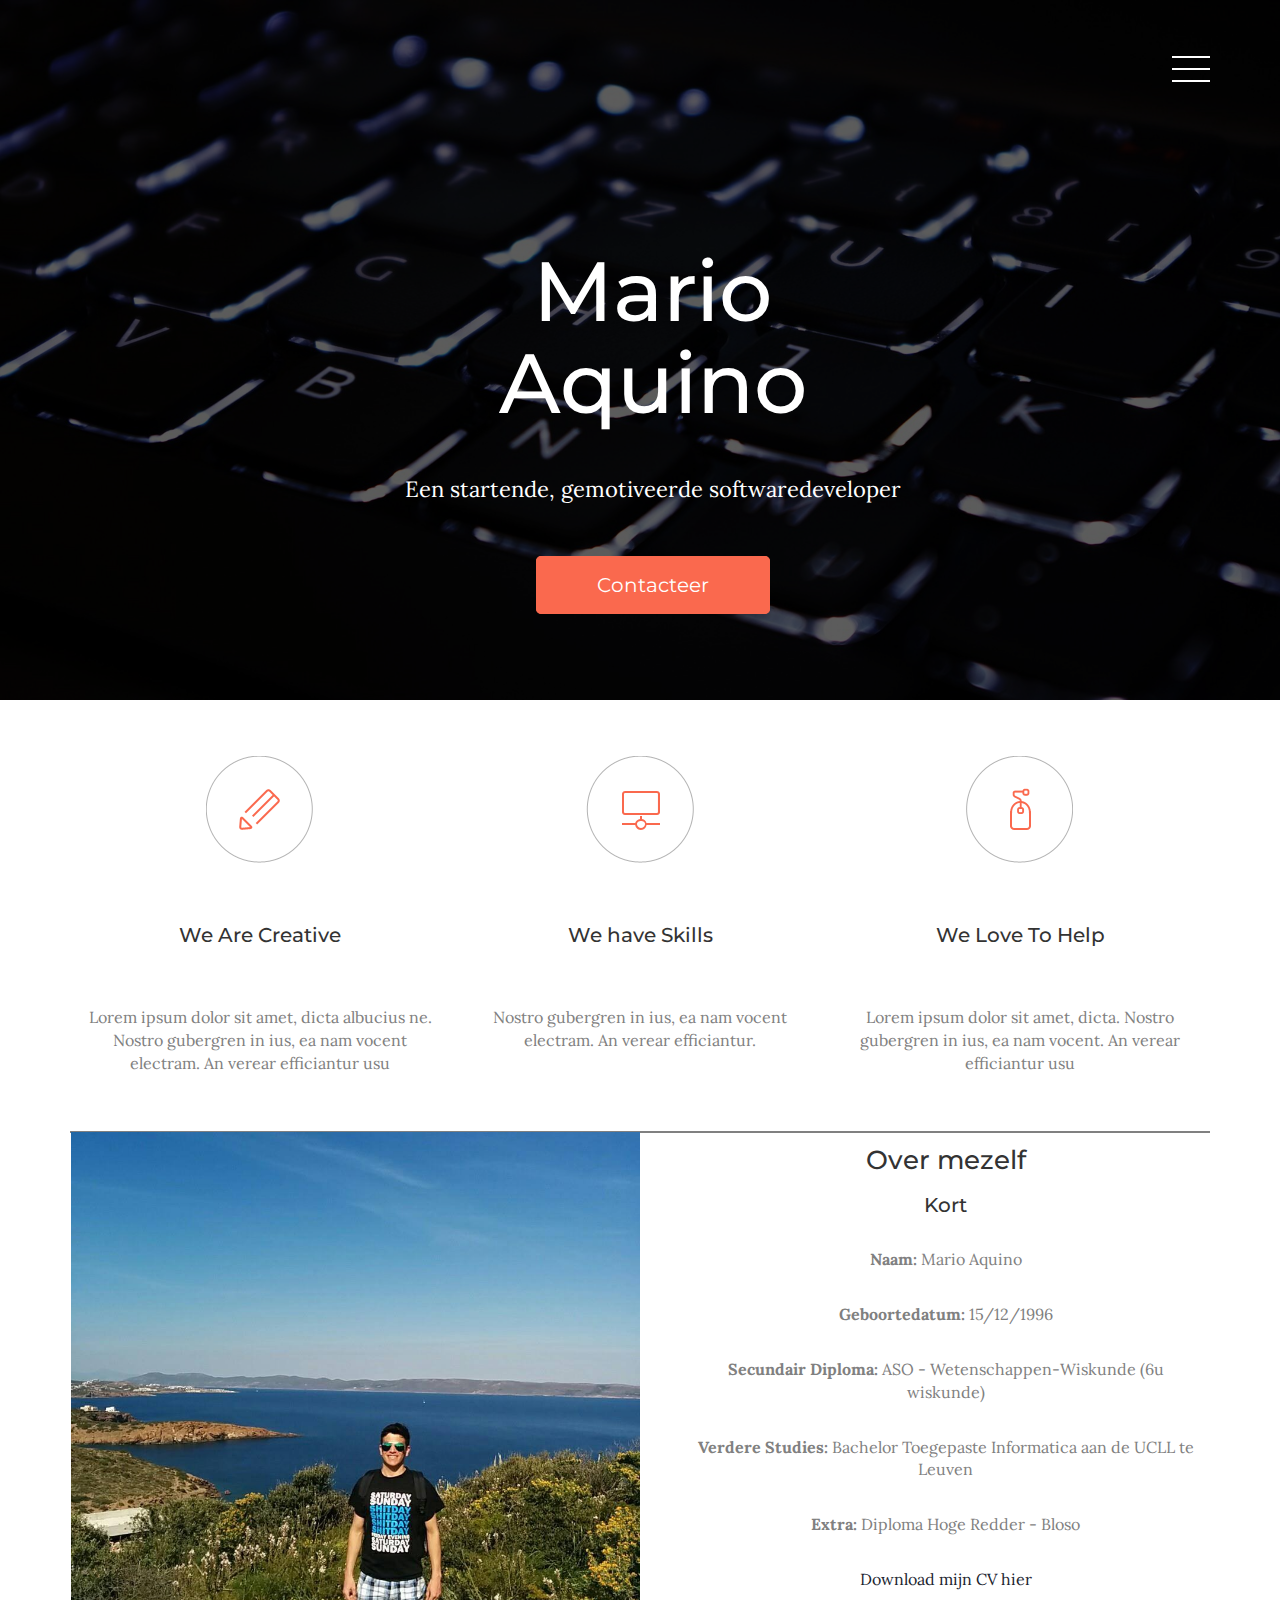
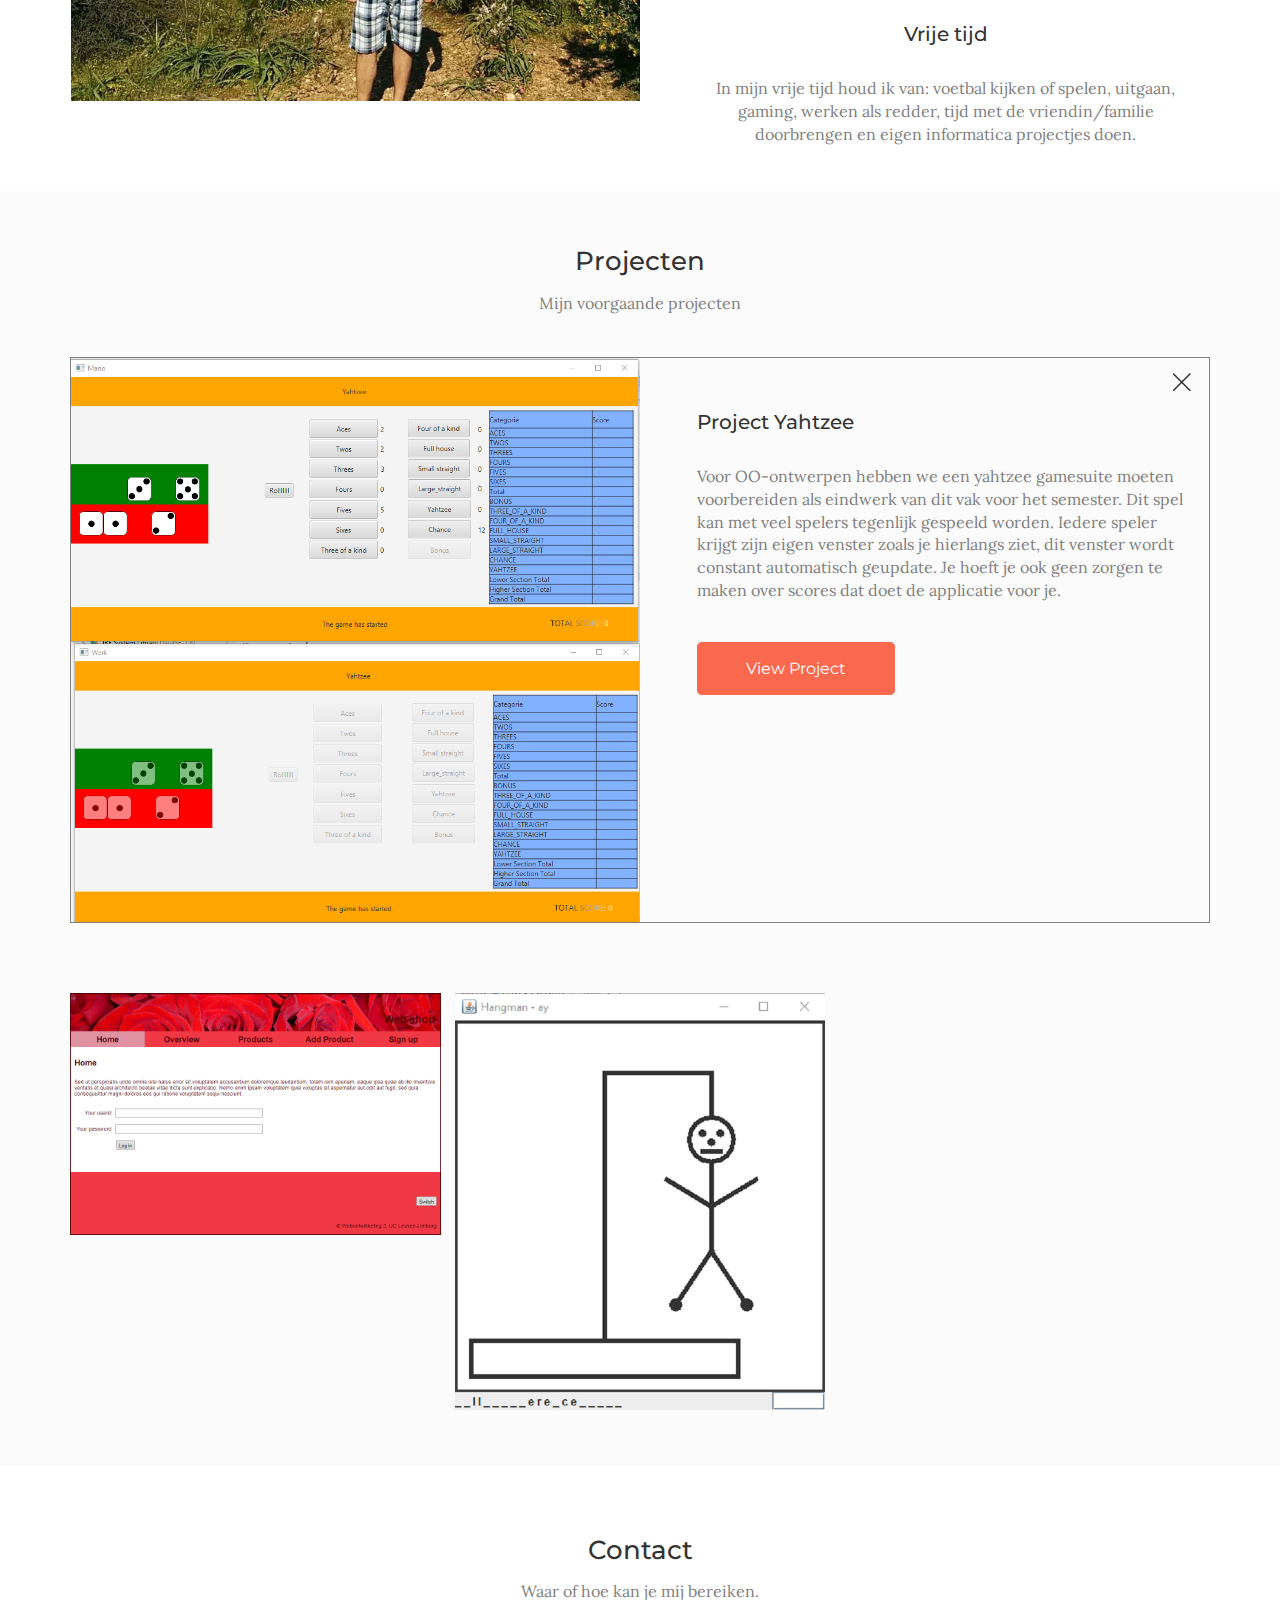
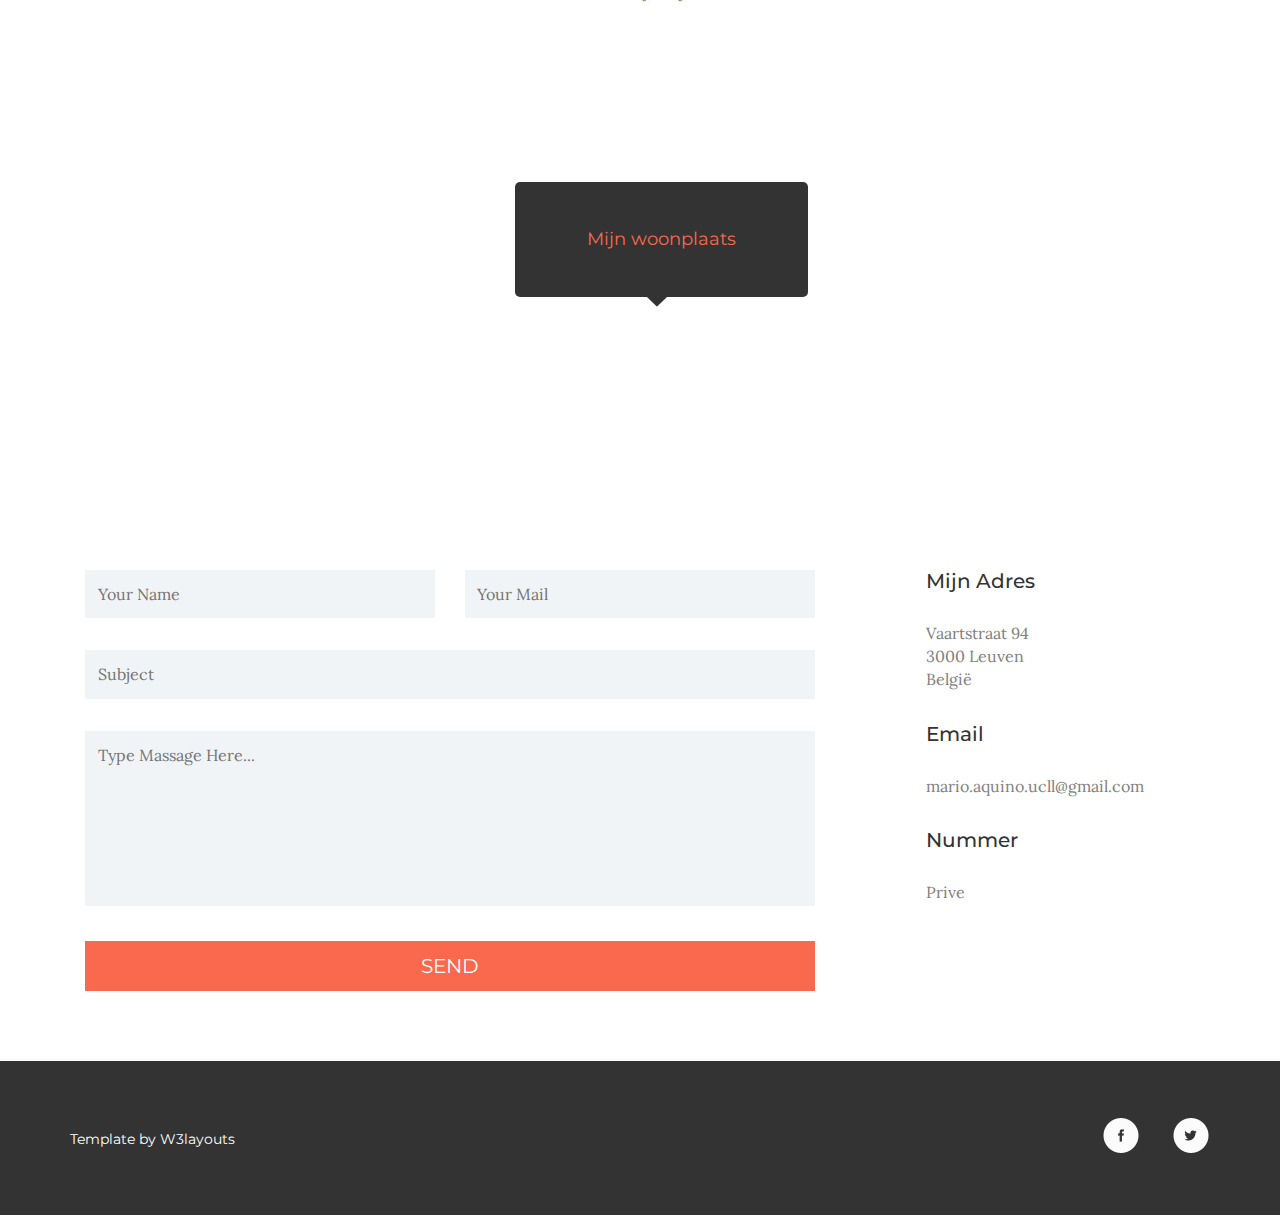
==== commit eb5861ba: "info over mezelf toegevoegd aan de site" ====
--- a/target/MePortfolio/index.html
+++ b/target/MePortfolio/index.html
@@ -7,7 +7,7 @@
 <!DOCTYPE html>
 <html>
 	<head>
-		<title>Moderno Bootstarp Website Template | Home :: w3layouts</title>
+		<title>Mario Aquino</title>
 		<link href="css/style.css" rel="stylesheet" type="text/css" media="all" />
 		<link href="css/bootstrap.css" rel="stylesheet" type="text/css" media="all">
 		<!-- web-font -->
@@ -16,7 +16,7 @@
 		<!-- web-font -->
 		<!-- js -->
 		<script src="js/jquery.min.js"></script>
-		<script src="js/modernizr.custom.js"></script>
+		<script src="js/modernizr.custom.min.js"></script>
 		<meta name="viewport" content="width=device-width, initial-scale=1, maximum-scale=1">
 		<script type="application/x-javascript"> addEventListener("load", function() { setTimeout(hideURLbar, 0); }, false); function hideURLbar(){ window.scrollTo(0,1); } </script>
 		<!-- js -->
@@ -55,6 +55,7 @@
 												<ul>
 													<li><a href="#home" class="scroll"><span>home</span></a></li>
 													<li><a href="#services" class="scroll"><span>services</span></a></li>
+													<li><a href="#info" class="scroll"><span>over mezelf</span></a></li>
 													<li><a href="#stories" class="scroll"><span>projecten</span></a></li>
 													<li><a href="#gallery" class="scroll"><span>gallery</span></a></li>
 													<li><a href="#contact" class="scroll"><span>contact</span></a></li>
@@ -97,7 +98,7 @@
 							<p> Een startende, gemotiveerde softwaredeveloper
 							</p>
 							<div class="botton">
-								<a href="#">Contacteer</a>
+								<a href="#contact">Contacteer</a>
 							</div>
 						</div>
 					</div>
@@ -140,6 +141,32 @@
 			<!-- //container -->
 		</div>
 		<!-- //service -->
+		<!-- info -->
+		<div id="info" class="info">
+			<!-- container -->
+			<div class="container">
+				<div class="stories-info">
+					<div class="stories-grids">
+						<div class="stories-grid-left">
+							<img src="images/me.jpg" alt="" />
+						</div>
+						<div class="stories-grid-right">
+							<h2>Over mezelf</h2>
+							<h3>Kort</h3>
+							<p><b>Naam:</b> Mario Aquino</p>
+							<p><b>Geboortedatum:</b> 15/12/1996</p>
+							<p><b>Secundair Diploma:</b> ASO - Wetenschappen-Wiskunde (6u wiskunde)</p>
+							<p><b>Verdere Studies:</b> Bachelor Toegepaste Informatica aan de UCLL te Leuven</p>
+							<p><b>Extra:</b> Diploma Hoge Redder - Bloso</p>
+							<p><a href="webapp" download="CV.docx">Download mijn CV hier</a></p>
+							<h3>Vrije tijd</h3>
+							<p>In mijn vrije tijd houd ik van: voetbal kijken of spelen, uitgaan, gaming, werken als redder, tijd met de vriendin/familie doorbrengen en eigen informatica projectjes doen.</p>
+						</div>
+					</div>
+				</div>
+			</div>
+		</div>
+		<!-- //info -->
 		<!-- stories -->
 		<div id="stories" class="stories">
 			<!-- container -->
@@ -338,7 +365,7 @@
 							<h3>Mijn Adres</h3>
 							<p>Vaartstraat 94
 								<span>3000 Leuven</span>
-								België
+								Belgi&euml
 							</p>
 							<h3>Email</h3>
 							<p><a href="mailto:mario.aquino.ucll@gmail.com">mario.aquino.ucll@gmail.com</a></p>
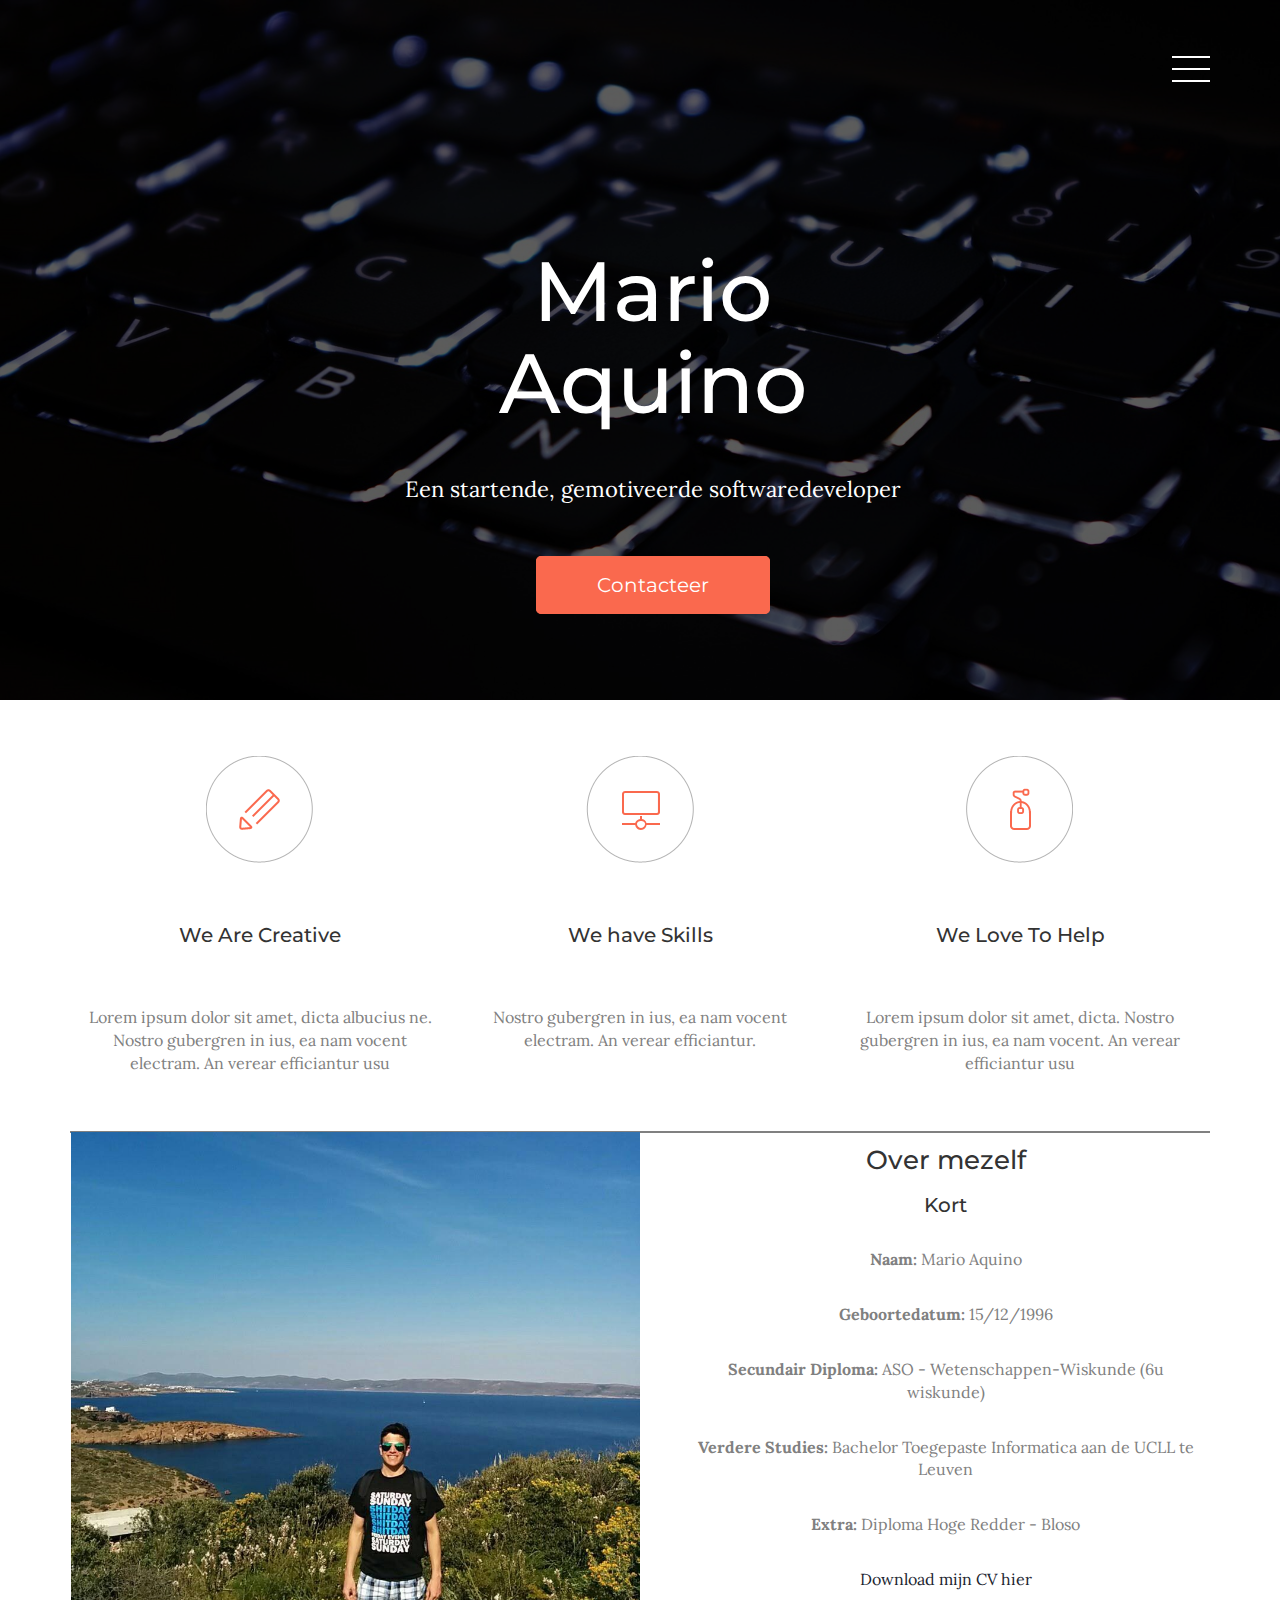
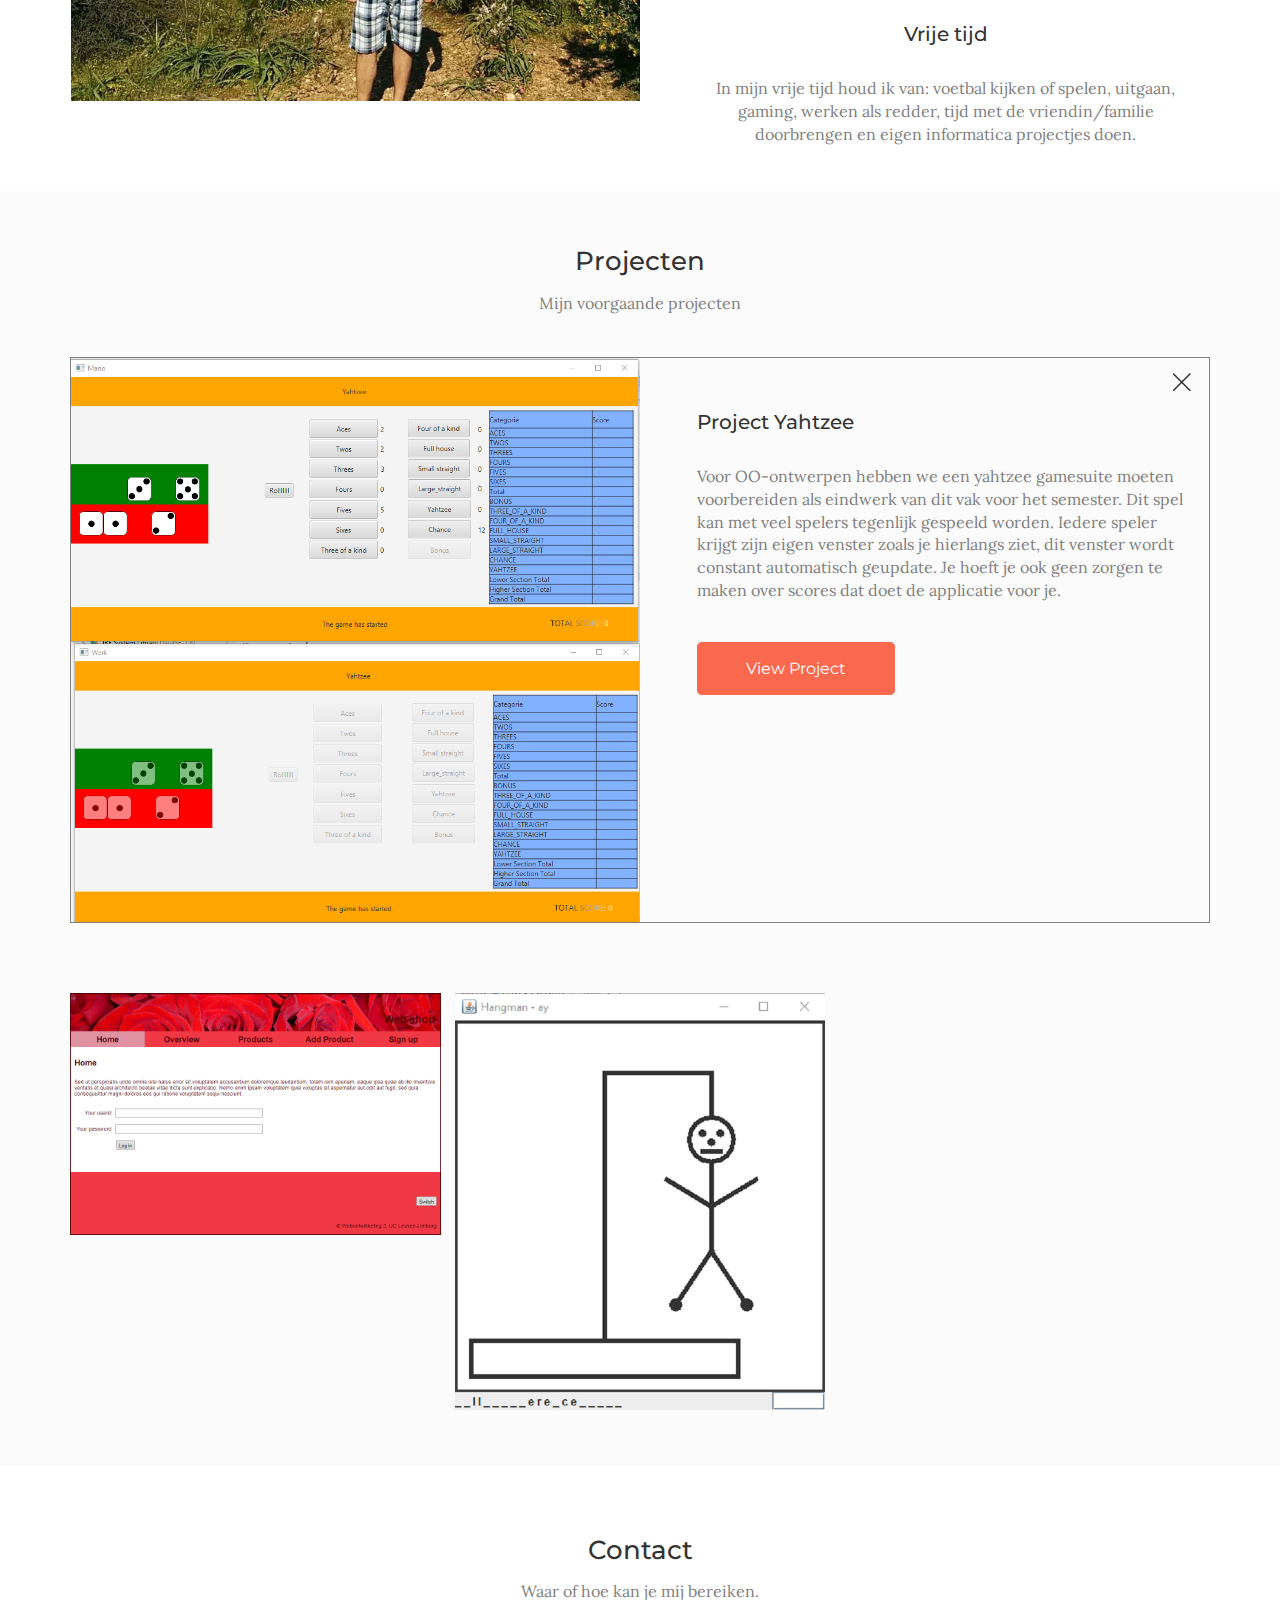
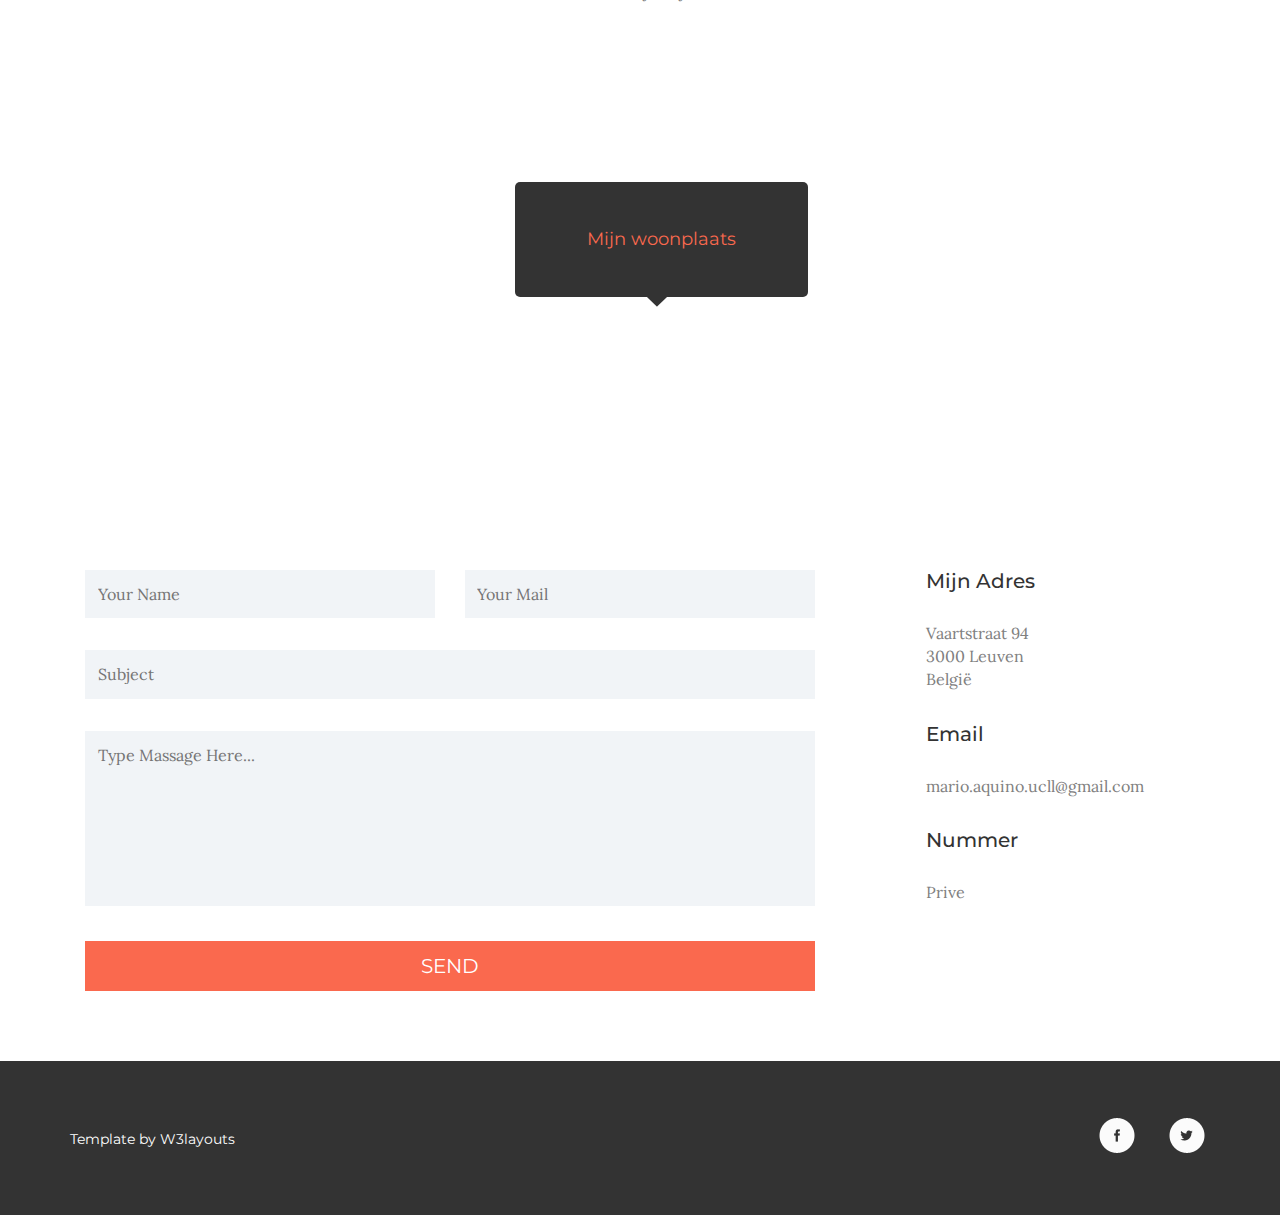
==== commit 73877706: "cv update" ====
--- a/target/MePortfolio/index.html
+++ b/target/MePortfolio/index.html
@@ -98,7 +98,7 @@
 							<p> Een startende, gemotiveerde softwaredeveloper
 							</p>
 							<div class="botton">
-								<a href="#contact">Contacteer</a>
+								<a href="#contact" class="scroll">Contacteer</a>
 							</div>
 						</div>
 					</div>
@@ -158,7 +158,7 @@
 							<p><b>Secundair Diploma:</b> ASO - Wetenschappen-Wiskunde (6u wiskunde)</p>
 							<p><b>Verdere Studies:</b> Bachelor Toegepaste Informatica aan de UCLL te Leuven</p>
 							<p><b>Extra:</b> Diploma Hoge Redder - Bloso</p>
-							<p><a href="webapp" download="CV.docx">Download mijn CV hier</a></p>
+							<p><a href="CV%20Mario%20Aquino.docx">Download mijn CV hier</a></p>
 							<h3>Vrije tijd</h3>
 							<p>In mijn vrije tijd houd ik van: voetbal kijken of spelen, uitgaan, gaming, werken als redder, tijd met de vriendin/familie doorbrengen en eigen informatica projectjes doen.</p>
 						</div>
@@ -390,6 +390,7 @@
 					<ul>
 						<li><a href="#" class="facebook"> </a></li>
 						<li><a href="#" class="twitter"> </a></li>
+						<li><a href="https://www.linkedin.com/in/mario-aquino-22875915a/" class="linkedin"></a></li>
 					</ul>
 				</div>
 				<div class="clearfix"> </div>
